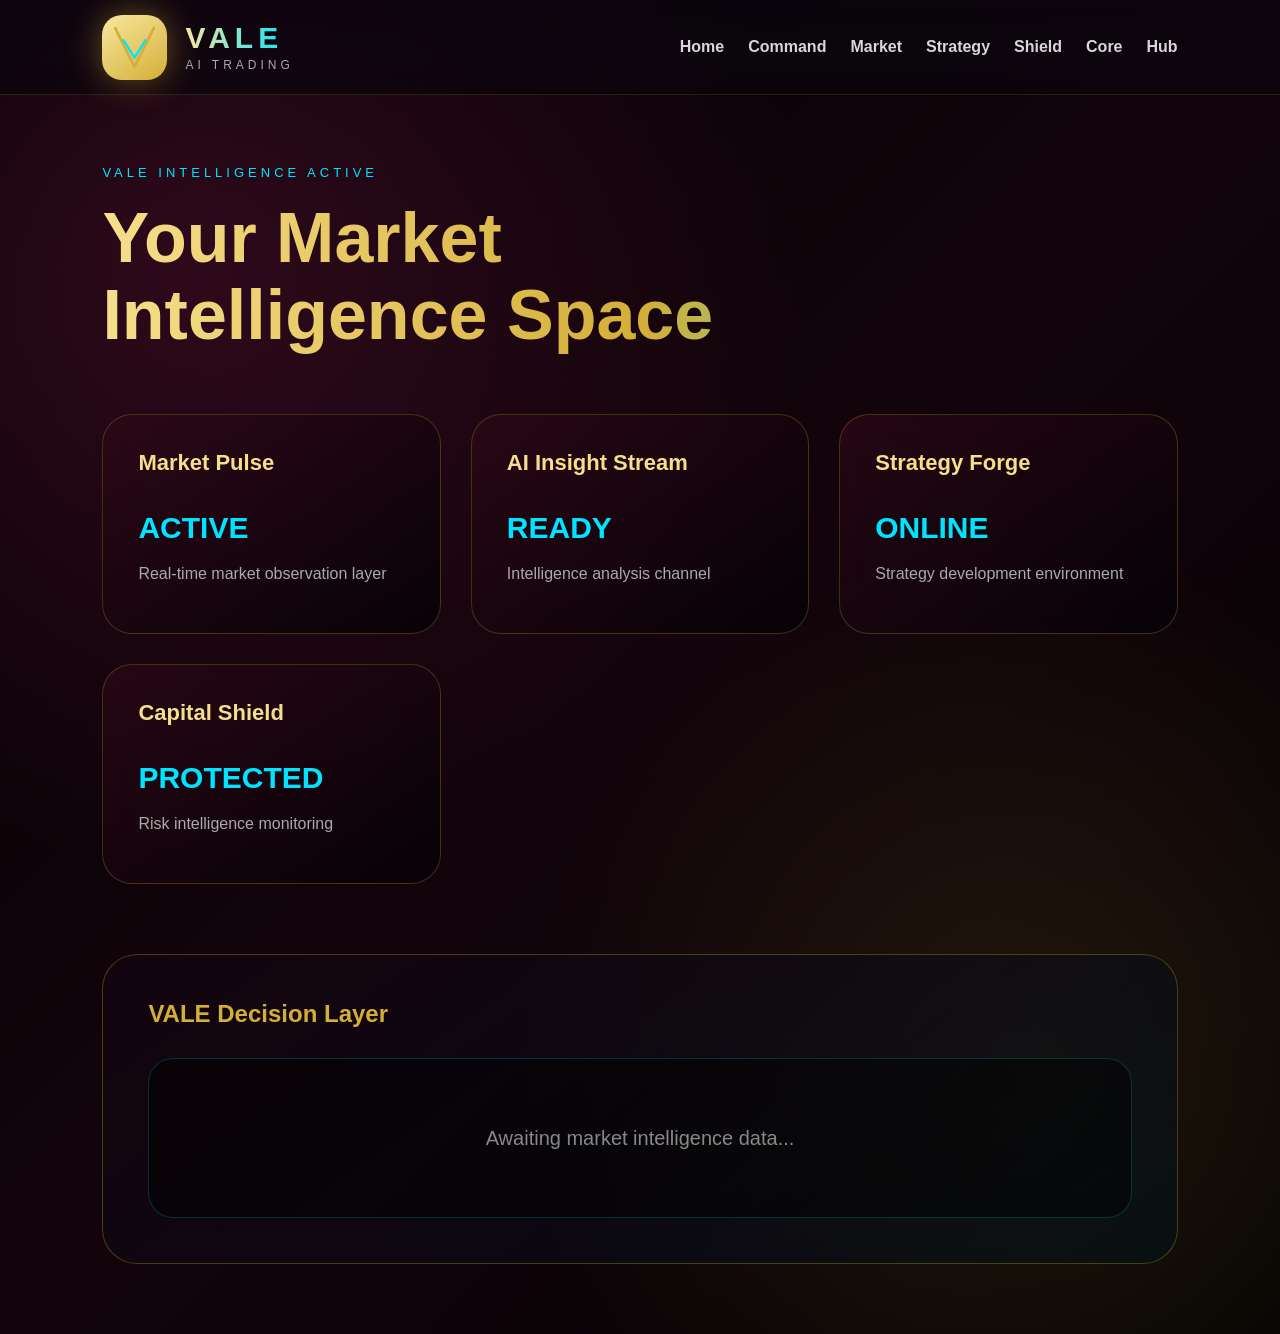
==== command.html @ af215fa8 "Initial VALE website" ====
<!DOCTYPE html>
<html lang="en">

<head>

<meta charset="UTF-8">

<meta name="viewport" content="width=device-width, initial-scale=1.0">

<title>VALE Command Space</title>

<link rel="stylesheet" href="style.css">

</head>


<body>


<header class="topbar">

<div class="brand">

<div class="vale-symbol">

<svg viewBox="0 0 120 120" fill="none">

<path d="M18 18L60 102L102 18"
stroke="#D4AF37"
stroke-width="6"/>

<path d="M36 44L60 82L84 44"
stroke="#00E5FF"
stroke-width="5"/>

</svg>

</div>

<div class="brand-name">

<h2>VALE</h2>

<span>AI TRADING</span>

</div>

</div>

<nav class="nav-menu">

<a href="index.html">Home</a>

<a href="command.html">Command</a>

<a href="market.html">Market</a>

<a href="strategy.html">Strategy</a>

<a href="shield.html">Shield</a>

<a href="core.html">Core</a>

<a href="intelligence.html">Hub</a>

</nav>

</header>





<main class="command">


<section class="welcome">


<p>
VALE INTELLIGENCE ACTIVE
</p>


<h1>

Your Market
<br>
Intelligence Space

</h1>


</section>





<section class="dashboard-grid">



<div class="command-card">


<h3>
Market Pulse
</h3>


<div class="value">
ACTIVE
</div>


<p>
Real-time market observation layer
</p>


</div>





<div class="command-card">


<h3>
AI Insight Stream
</h3>


<div class="value">
READY
</div>


<p>
Intelligence analysis channel
</p>


</div>






<div class="command-card">


<h3>
Strategy Forge
</h3>


<div class="value">
ONLINE
</div>


<p>
Strategy development environment
</p>


</div>







<div class="command-card">


<h3>
Capital Shield
</h3>


<div class="value">
PROTECTED
</div>


<p>
Risk intelligence monitoring
</p>


</div>




</section>






<section class="decision-panel">


<h2>
VALE Decision Layer
</h2>


<div class="decision-box">

Awaiting market intelligence data...

</div>


</section>



</main>




<script src="script.js"></script>


</body>

</html>
---- style.css ----
*{
    margin:0;
    padding:0;
    box-sizing:border-box;
}


:root{

    --void:#020102;
    --velvet:#13040b;
    --maroon:#300918;

    --gold:#D4AF37;
    --gold-light:#F8E7A0;

    --cyan:#00E5FF;
    --text:#eeeeee;

}



body{

    font-family:
    "Inter",
    Arial,
    sans-serif;


    background:

    radial-gradient(
    ellipse at 15% 20%,
    rgba(95,18,55,.45),
    transparent 40%
    ),

    radial-gradient(
    ellipse at 80% 80%,
    rgba(212,175,55,.12),
    transparent 35%
    ),

    linear-gradient(
    135deg,
    #010101,
    #13040b,
    #020102
    );


    color:white;

    min-height:100vh;

}



/* TOP BAR */


.topbar{

    height:95px;

    padding:0 8%;


    display:flex;

    align-items:center;

    justify-content:space-between;


    background:

    rgba(8,2,7,.75);


    backdrop-filter:blur(25px);


    border-bottom:

    1px solid rgba(212,175,55,.2);

}




/* BRAND */


.brand{

    display:flex;

    align-items:center;

    gap:18px;

}




.vale-symbol{


    width:65px;

    height:65px;


    display:flex;

    justify-content:center;

    align-items:center;


    border-radius:20px;


    background:

    linear-gradient(
    145deg,
    var(--gold-light),
    var(--gold)
    );


    box-shadow:

    0 0 35px rgba(212,175,55,.45);


}



.vale-symbol svg{


    width:55px;

    height:55px;


    fill:none;


    stroke:#080808;


    stroke-width:7;


    stroke-linecap:round;


    stroke-linejoin:round;


}



.brand-name h2{


    font-size:30px;


    letter-spacing:5px;


    background:

    linear-gradient(
    90deg,
    var(--gold-light),
    var(--cyan)
    );


    -webkit-background-clip:text;


    color:transparent;


}



.brand-name span{


    font-size:12px;


    letter-spacing:4px;


    color:#aaa;


}







/* NAV */


nav{

    display:flex;

    gap:35px;

}



nav a{


    color:#ccc;


    cursor:pointer;


    transition:.3s;


}



nav a:hover{


    color:var(--gold);

}





/* HERO */


.hero{


    min-height:90vh;


    padding:80px 8%;


    display:flex;


    align-items:center;


    justify-content:space-between;


    gap:60px;


}





.hero-content{


    max-width:650px;


}




.tag{


    color:var(--cyan);


    letter-spacing:4px;


    font-size:13px;


    margin-bottom:25px;


}




.hero h1{


    font-size:85px;


    line-height:1;


}



.hero h1 span{


    display:block;


    background:

    linear-gradient(
    90deg,
    var(--gold),
    var(--gold-light),
    var(--cyan)
    );


    -webkit-background-clip:text;


    color:transparent;


}




.hero p{


    margin-top:35px;


    color:#bdbdbd;


    font-size:21px;


    line-height:1.8;


}





button{


    margin-top:40px;


    padding:18px 55px;


    border:none;


    border-radius:50px;


    font-weight:800;


    background:

    linear-gradient(
    135deg,
    var(--gold-light),
    var(--gold)
    );


    color:#080808;


    cursor:pointer;


}





/* INTELLIGENCE PANEL */


.intelligence-panel{


    width:430px;


    padding:35px;


    border-radius:35px;


    background:

    linear-gradient(
    145deg,
    rgba(48,9,24,.65),
    rgba(2,2,3,.85)
    );


    border:

    1px solid rgba(212,175,55,.3);


    backdrop-filter:blur(30px);


}




.panel-top{


    display:flex;

    justify-content:space-between;


    color:var(--gold-light);


    font-size:22px;


}



.panel-top span{


    color:#00ff9d;


    font-size:13px;


}




.signal{


    margin-top:25px;


    padding:20px;


    border-radius:20px;


    background:

    rgba(255,255,255,.04);


    border:

    1px solid rgba(0,229,255,.15);


    display:flex;


    justify-content:space-between;


}



.signal strong{


    color:var(--cyan);


}




.energy-ring{


    margin:40px auto 10px;


    width:120px;

    height:120px;


    border-radius:50%;


    border:

    2px solid var(--gold);


    display:flex;


    justify-content:center;


    align-items:center;


}



.energy-ring div{


    width:60px;

    height:60px;


    border-radius:50%;


    background:

    radial-gradient(
    circle,
    var(--cyan),
    transparent
    );


}






/* CARDS */


.platform{


    padding:100px 8%;


}



.platform h2,
.vision h2{


    text-align:center;


    font-size:50px;


    color:var(--gold-light);


    margin-bottom:60px;


}




.cards{


    display:grid;


    grid-template-columns:

    repeat(auto-fit,minmax(260px,1fr));


    gap:30px;


}




.card{


    padding:40px;


    border-radius:30px;


    background:

    rgba(255,255,255,.04);


    border:

    1px solid rgba(212,175,55,.2);


    backdrop-filter:blur(25px);


    transition:.4s;


}




.card:hover{


    transform:translateY(-12px);


    border-color:var(--cyan);


}



.card h3{


    color:var(--cyan);


    margin-bottom:15px;


}



.card p{


    color:#aaa;


}





/* VISION */


.vision{


    padding:100px 10%;


    text-align:center;


}



.vision p{


    color:#aaa;


    font-size:22px;


}





footer{


    padding:40px;


    text-align:center;


    color:#777;


    border-top:

    1px solid rgba(212,175,55,.15);


}




@media(max-width:900px){


nav{

display:none;

}


.hero{

flex-direction:column;

text-align:center;

}


.hero h1{

font-size:50px;

}


.intelligence-panel{

width:100%;

}


}
 
/* =========================
   VALE COMMAND SPACE
========================= */


.command{

    padding:70px 8%;

}



.welcome{

    margin-bottom:60px;

}



.welcome p{

    color:#00e5ff;

    letter-spacing:4px;

    font-size:13px;

}



.welcome h1{

    margin-top:20px;

    font-size:70px;

    line-height:1.1;

    background:

    linear-gradient(
        90deg,
        #f6df8b,
        #d4af37,
        #00e5ff
    );


    -webkit-background-clip:text;

    color:transparent;

}





.dashboard-grid{


    display:grid;


    grid-template-columns:

    repeat(auto-fit,minmax(280px,1fr));


    gap:30px;


}




.command-card{


    padding:35px;


    min-height:220px;


    border-radius:30px;


    background:


    linear-gradient(
        145deg,
        rgba(48,9,24,.65),
        rgba(5,2,8,.85)
    );


    border:

    1px solid rgba(212,175,55,.25);


    backdrop-filter:blur(25px);


    transition:.4s;


}




.command-card:hover{


    transform:translateY(-10px);


    border-color:#00e5ff;


    box-shadow:

    0 0 40px rgba(0,229,255,.15);


}



.command-card h3{


    color:#f6df8b;

    font-size:22px;


}




.command-card .value{


    margin-top:35px;


    font-size:30px;


    font-weight:800;


    color:#00e5ff;


}



.command-card p{


    margin-top:20px;


    color:#aaa;


}




/* DECISION LAYER */


.decision-panel{


    margin-top:70px;


    padding:45px;


    border-radius:35px;


    background:


    linear-gradient(
        145deg,
        rgba(20,5,15,.9),
        rgba(0,20,30,.5)
    );


    border:

    1px solid rgba(212,175,55,.3);


}




.decision-panel h2{


    color:#d4af37;


    margin-bottom:30px;


}




.decision-box{


    min-height:160px;


    display:flex;


    align-items:center;


    justify-content:center;


    color:#888;


    font-size:20px;


    border-radius:25px;


    background:

    rgba(0,0,0,.45);


    border:

    1px solid rgba(0,229,255,.2);


}




@media(max-width:900px){


.welcome h1{

font-size:45px;

}


}
 
/* ==========================
   VALE MARKET VISION
========================== */


.market-space{

    padding:70px 8%;

}




.market-title{

    margin-bottom:60px;

}



.market-title p{

    color:#00e5ff;

    letter-spacing:4px;

    font-size:13px;

}



.market-title h1{


    margin-top:20px;


    font-size:75px;


    line-height:1.05;


    background:

    linear-gradient(
        90deg,
        #f6df8b,
        #d4af37,
        #00e5ff
    );


    -webkit-background-clip:text;


    color:transparent;


}






.market-grid{


    display:grid;


    grid-template-columns:

    repeat(auto-fit,minmax(350px,1fr));


    gap:35px;


}





.market-card{


    padding:40px;


    border-radius:35px;


    background:


    linear-gradient(
        145deg,
        rgba(48,9,24,.7),
        rgba(5,2,8,.9)
    );


    border:

    1px solid rgba(212,175,55,.25);


    backdrop-filter:blur(25px);


}




.market-card h3{


    color:#f6df8b;


    font-size:25px;


    margin-bottom:35px;


}





.asset{


    display:flex;


    justify-content:space-between;


    align-items:center;


    padding:20px;


    margin-top:15px;


    border-radius:20px;


    background:

    rgba(0,0,0,.35);


    border:

    1px solid rgba(0,229,255,.15);


    color:white;


}



.asset span{


    color:#00ff99;


    font-size:13px;


}






.insight{


    padding:22px;


    margin-top:18px;


    border-radius:20px;


    background:

    rgba(255,255,255,.04);


    display:flex;


    justify-content:space-between;


    color:#ccc;


}





.insight strong{


    color:#00e5ff;


}







.vision-engine{


    margin-top:70px;


    padding:45px;


    border-radius:35px;


    background:


    linear-gradient(
        145deg,
        rgba(20,5,15,.9),
        rgba(0,30,40,.5)
    );


    border:

    1px solid rgba(212,175,55,.3);


}




.vision-engine h2{


    color:#d4af37;


    margin-bottom:30px;


}





.report-box{


    height:200px;


    display:flex;


    align-items:center;


    justify-content:center;


    border-radius:25px;


    background:

    rgba(0,0,0,.5);


    color:#888;


    border:

    1px solid rgba(0,229,255,.2);


}




@media(max-width:900px){


.market-title h1{

font-size:45px;

}


.market-grid{

grid-template-columns:1fr;

}


}
 
/* ==========================
   VALE STRATEGY FORGE
========================== */


.forge-space{

    padding:70px 8%;

}




.forge-title{

    margin-bottom:60px;

}



.forge-title p{

    color:#00e5ff;

    letter-spacing:4px;

    font-size:13px;

}



.forge-title h1{


    margin-top:20px;


    font-size:80px;


    line-height:1;


    background:


    linear-gradient(
        90deg,
        #f6df8b,
        #d4af37,
        #00e5ff
    );


    -webkit-background-clip:text;


    color:transparent;


}





.forge-grid{


    display:grid;


    grid-template-columns:

    repeat(auto-fit,minmax(350px,1fr));


    gap:35px;


}




.forge-card{


    padding:40px;


    border-radius:35px;


    background:


    linear-gradient(
        145deg,
        rgba(48,9,24,.7),
        rgba(5,2,8,.9)
    );


    border:

    1px solid rgba(212,175,55,.25);


    backdrop-filter:blur(25px);


}





.forge-card h3{


    color:#f6df8b;


    font-size:26px;


    margin-bottom:35px;


}






.forge-box{


    padding:22px;


    margin-top:18px;


    border-radius:20px;


    background:

    rgba(0,0,0,.45);


    border:

    1px solid rgba(0,229,255,.2);


    color:#ccc;


    transition:.3s;


}




.forge-box:hover{


    border-color:#00e5ff;


    color:white;


    transform:translateX(8px);


}






.simulation{


    padding:25px;


    margin-top:18px;


    border-radius:22px;


    background:


    rgba(255,255,255,.04);


    display:flex;


    align-items:center;


    justify-content:space-between;


    border:

    1px solid rgba(212,175,55,.18);


}




.simulation h4{


    color:#ddd;


}




.simulation span{


    color:#00ff99;


    font-size:13px;


}







.forge-result{


    margin-top:70px;


    padding:45px;


    border-radius:35px;


    background:


    linear-gradient(
        145deg,
        rgba(20,5,15,.9),
        rgba(0,25,35,.5)
    );


    border:

    1px solid rgba(212,175,55,.3);


}




.forge-result h2{


    color:#d4af37;


    margin-bottom:30px;


}




.result-window{


    height:220px;


    display:flex;


    justify-content:center;


    align-items:center;


    border-radius:25px;


    background:

    rgba(0,0,0,.55);


    border:

    1px solid rgba(0,229,255,.2);


    color:#888;


}





@media(max-width:900px){


.forge-title h1{

font-size:50px;

}


.forge-grid{

grid-template-columns:1fr;

}


}

/* ==========================
   VALE CAPITAL SHIELD
========================== */


.shield-space{

    padding:70px 8%;

}




.shield-title{

    margin-bottom:60px;

}



.shield-title p{

    color:#00e5ff;

    letter-spacing:4px;

    font-size:13px;

}



.shield-title h1{


    margin-top:20px;


    font-size:80px;


    line-height:1;


    background:


    linear-gradient(
        90deg,
        #f6df8b,
        #d4af37,
        #00e5ff
    );


    -webkit-background-clip:text;


    color:transparent;


}






.shield-grid{


    display:grid;


    grid-template-columns:

    repeat(auto-fit,minmax(350px,1fr));


    gap:35px;


}




.shield-card{


    padding:40px;


    border-radius:35px;


    background:


    linear-gradient(
        145deg,
        rgba(48,9,24,.75),
        rgba(5,2,8,.9)
    );


    border:

    1px solid rgba(212,175,55,.25);


    backdrop-filter:blur(25px);


}




.shield-card h3{


    color:#f6df8b;


    font-size:26px;


    margin-bottom:35px;


}







.shield-status{


    display:flex;


    justify-content:space-between;


    padding:22px;


    margin-top:18px;


    border-radius:20px;


    background:


    rgba(0,0,0,.45);


    border:

    1px solid rgba(0,229,255,.18);


    color:#ccc;


}




.shield-status strong{


    color:#00e5ff;


    font-size:13px;


}





/* GUARDIAN CORE */


.core-circle{


    width:220px;


    height:220px;


    margin:20px auto;


    border-radius:50%;


    display:flex;


    justify-content:center;


    align-items:center;


    text-align:center;


    font-weight:800;


    color:#f6df8b;


    border:

    2px solid #d4af37;


    background:


    radial-gradient(
        circle,
        rgba(0,229,255,.15),
        rgba(0,0,0,.8)
    );


    box-shadow:


    0 0 50px rgba(212,175,55,.25);


}





.shield-report{


    margin-top:70px;


    padding:45px;


    border-radius:35px;


    background:


    linear-gradient(
        145deg,
        rgba(20,5,15,.9),
        rgba(0,25,35,.5)
    );


    border:

    1px solid rgba(212,175,55,.3);


}





.shield-report h2{


    color:#d4af37;


    margin-bottom:30px;


}




.shield-window{


    height:220px;


    display:flex;


    justify-content:center;


    align-items:center;


    border-radius:25px;


    background:


    rgba(0,0,0,.55);


    border:

    1px solid rgba(0,229,255,.2);


    color:#888;


}





@media(max-width:900px){


.shield-title h1{

font-size:50px;

}


.shield-grid{

grid-template-columns:1fr;

}


}

/* ==========================
   VALE AI CORE
========================== */

.core-space{
    padding:70px 8%;
}

.core-title{
    text-align:center;
    margin-bottom:70px;
}

.core-title p{
    color:#00e5ff;
    letter-spacing:4px;
    font-size:13px;
}

.core-title h1{
    margin-top:20px;
    font-size:80px;
    line-height:1;
    background:linear-gradient(90deg,#f6df8b,#d4af37,#00e5ff);
    -webkit-background-clip:text;
    color:transparent;
}

/* ==========================
   AI NETWORK
========================== */

.core-network{

    position:relative;

    width:100%;

    max-width:1000px;

    height:850px;

    margin:0 auto;

}

.core-orb{

    position:absolute;

    top:50%;

    left:50%;

    transform:translate(-50%,-50%);

    width:300px;

    height:300px;

    border-radius:50%;

    display:flex;

    justify-content:center;

    align-items:center;

    background:radial-gradient(circle,
    rgba(0,229,255,.20),
    rgba(10,5,15,.95));

    border:2px solid #d4af37;

    box-shadow:
    0 0 50px rgba(0,229,255,.30),
    0 0 90px rgba(212,175,55,.25);

    animation:corePulse 4s ease-in-out infinite;

    z-index:10;

}

.inner-core{

    width:180px;

    height:180px;

    border-radius:50%;

    display:flex;

    justify-content:center;

    align-items:center;

    background:#050509;

    border:1px solid rgba(212,175,55,.4);

    color:#f6df8b;

    font-size:42px;

    font-weight:900;

    letter-spacing:5px;

}

.ai-node{

    position:absolute;

    min-width:220px;

    padding:18px 25px;

    text-align:center;

    border-radius:20px;

    color:#00e5ff;

    background:linear-gradient(
    145deg,
    rgba(48,9,24,.85),
    rgba(0,0,0,.92));

    border:1px solid rgba(212,175,55,.30);

    backdrop-filter:blur(18px);

    z-index:2;

}

.node-one{

    top:40px;

    left:50%;

    transform:translateX(-50%);

}

.node-two{

    right:40px;

    top:50%;

    transform:translateY(-50%);

}

.node-three{

    bottom:40px;

    left:50%;

    transform:translateX(-50%);

}

.node-four{

    left:40px;

    top:50%;

    transform:translateY(-50%);

}

/* ==========================
   STATUS
========================== */

.core-status{

    margin-top:60px;

    padding:45px;

    border-radius:35px;

    background:linear-gradient(
    145deg,
    rgba(20,5,15,.92),
    rgba(0,25,35,.55));

    border:1px solid rgba(212,175,55,.30);

}

.core-status h2{

    color:#d4af37;

    margin-bottom:25px;

}

.status-window{

    height:180px;

    display:flex;

    justify-content:center;

    align-items:center;

    border-radius:25px;

    background:rgba(0,0,0,.55);

    border:1px solid rgba(0,229,255,.25);

    color:#888;

}

@keyframes corePulse{

    0%{
        transform:translate(-50%,-50%) scale(1);
    }

    50%{
        transform:translate(-50%,-50%) scale(1.05);
    }

    100%{
        transform:translate(-50%,-50%) scale(1);
    }

}

@media(max-width:900px){

    .core-title h1{
        font-size:48px;
    }

    .core-network{
        height:900px;
    }

    .core-orb{
        width:240px;
        height:240px;
    }

    .inner-core{
        width:150px;
        height:150px;
        font-size:32px;
    }

    .ai-node{
        min-width:170px;
        padding:14px 18px;
        font-size:14px;
    }

    .node-one{
        top:20px;
        left:50%;
        transform:translateX(-50%);
    }

    .node-two{
        right:10px;
        top:220px;
        transform:none;
    }

    .node-three{
        bottom:20px;
        left:50%;
        transform:translateX(-50%);
    }

    .node-four{
        left:10px;
        top:220px;
        transform:none;
    }

}
/* ==========================
   VALE INTELLIGENCE HUB
========================== */

.hub-space{
    padding:70px 8%;
}

.hub-title{
    text-align:center;
    margin-bottom:60px;
}

.hub-title p{
    color:#00e5ff;
    letter-spacing:4px;
    font-size:13px;
}

.hub-title h1{
    margin-top:20px;
    font-size:72px;
    line-height:1.1;
    background:linear-gradient(90deg,#f6df8b,#d4af37,#00e5ff);
    -webkit-background-clip:text;
    color:transparent;
}

.hub-grid{

    display:grid;

    grid-template-columns:
    repeat(auto-fit,minmax(280px,1fr));

    gap:30px;

}

.hub-card{

    padding:35px;

    border-radius:28px;

    background:linear-gradient(
    145deg,
    rgba(48,9,24,.85),
    rgba(0,0,0,.92));

    border:1px solid rgba(212,175,55,.25);

    transition:.35s;

}

.hub-card:hover{

    transform:translateY(-10px);

    border-color:#00e5ff;

    box-shadow:
    0 20px 40px rgba(0,229,255,.15);

}

.hub-card h3{

    color:#f6df8b;

    margin-bottom:18px;

    font-size:24px;

}

.hub-card p{

    color:#bfbfbf;

    line-height:1.7;

}

@media(max-width:900px){

    .hub-title h1{

        font-size:44px;

    }

}
/* ==========================
   VALE NAVIGATION
========================== */

.topbar{

    display:flex;

    justify-content:space-between;

    align-items:center;

    padding:20px 8%;

    position:sticky;

    top:0;

    z-index:1000;

    backdrop-filter:blur(18px);

    background:rgba(10,5,15,.65);

    border-bottom:1px solid rgba(212,175,55,.15);

}

.nav-menu{

    display:flex;

    gap:24px;

    flex-wrap:wrap;

}

.nav-menu a{

    color:#d7d7d7;

    text-decoration:none;

    font-weight:600;

    transition:.3s;

}

.nav-menu a:hover{

    color:#00e5ff;

}

@media(max-width:900px){

    .topbar{

        flex-direction:column;

        gap:20px;

    }

    .nav-menu{

        justify-content:center;

    }

}
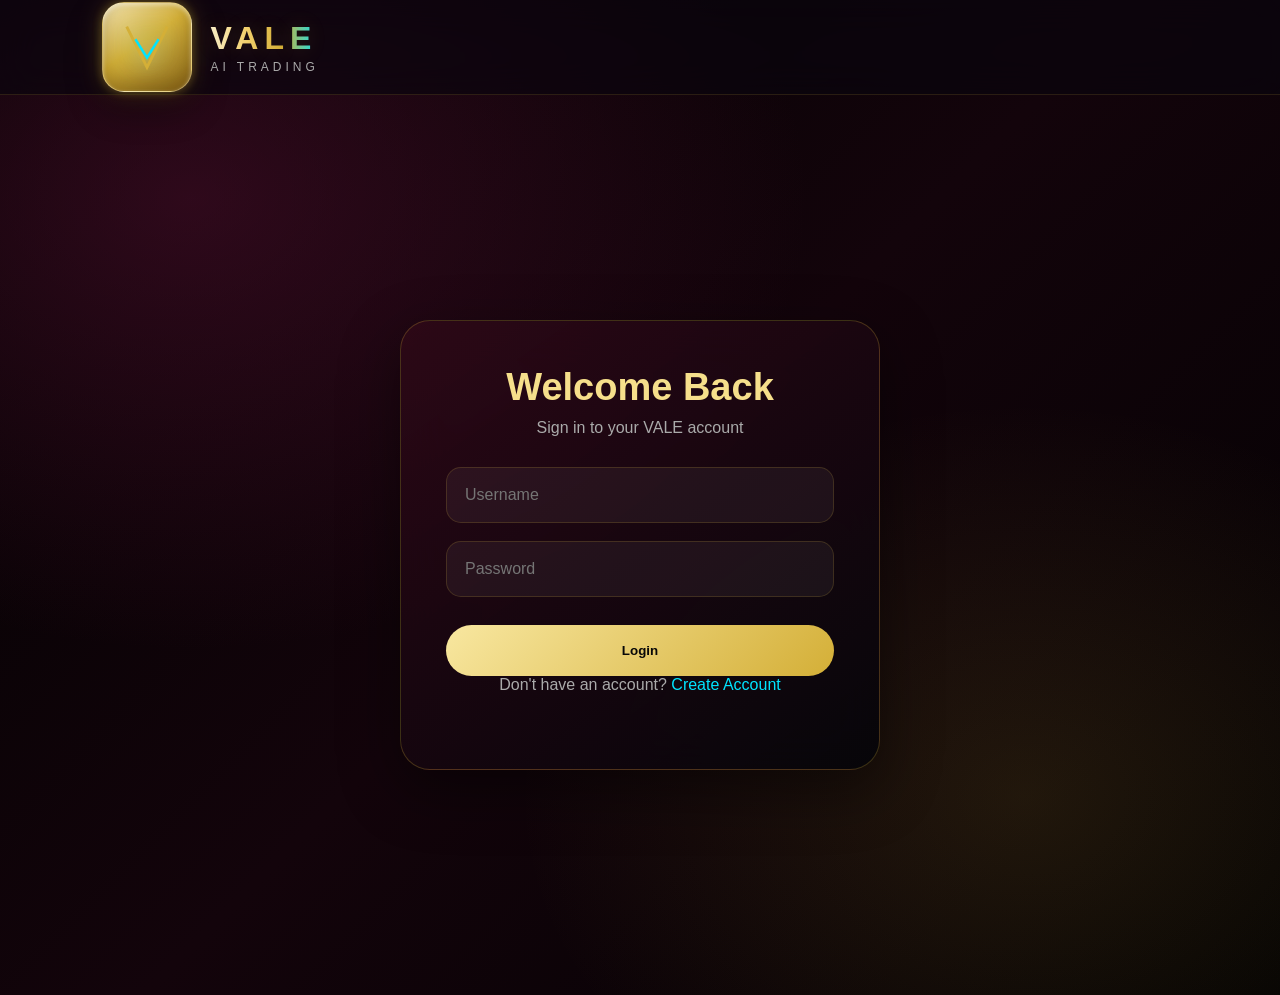
==== commit c1d82b83: "Add files via upload" ====
--- a/style.css
+++ b/style.css
@@ -111,62 +111,47 @@
 
 .vale-symbol{
 
-
-    width:65px;
-
-    height:65px;
-
+    width:72px;
+    height:72px;
 
     display:flex;
-
     justify-content:center;
-
     align-items:center;
 
-
-    border-radius:20px;
-
-
-    background:
-
+    border-radius:22px;
+
+    background:
     linear-gradient(
-    145deg,
-    var(--gold-light),
-    var(--gold)
+        145deg,
+        rgba(255,240,190,.95),
+        #D4AF37 45%,
+        #8A6518 100%
     );
 
+    border:1px solid rgba(255,245,210,.35);
 
     box-shadow:
-
-    0 0 35px rgba(212,175,55,.45);
-
-
-}
-
+        0 0 10px rgba(212,175,55,.35),
+        0 0 25px rgba(212,175,55,.25),
+        0 15px 35px rgba(0,0,0,.45),
+        inset 0 2px 4px rgba(255,255,255,.45),
+        inset 0 -8px 18px rgba(90,60,5,.35);
+
+    backdrop-filter:blur(15px);
+
+    transition:.45s ease;
+}
 
 
 .vale-symbol svg{
 
-
-    width:55px;
-
-    height:55px;
-
-
-    fill:none;
-
-
-    stroke:#080808;
-
-
-    stroke-width:7;
-
-
-    stroke-linecap:round;
-
-
-    stroke-linejoin:round;
-
+    width:58px;
+    height:58px;
+
+    filter:
+        drop-shadow(0 0 10px rgba(255,255,255,.25))
+        drop-shadow(0 0 18px rgba(0,229,255,.35));
+        
 
 }
 
@@ -174,30 +159,29 @@
 
 .brand-name h2{
 
-
-    font-size:30px;
-
-
-    letter-spacing:5px;
-
-
-    background:
-
+    font-size:32px;
+
+    font-weight:900;
+
+    letter-spacing:6px;
+
+    background:
     linear-gradient(
-    90deg,
-    var(--gold-light),
-    var(--cyan)
+        90deg,
+        #FFF6D2,
+        #F3D16F,
+        #D4AF37,
+        #00E5FF
     );
 
-
     -webkit-background-clip:text;
 
-
     color:transparent;
 
-
-}
-
+    text-shadow:
+        0 0 20px rgba(212,175,55,.18);
+
+}
 
 
 .brand-name span{
@@ -215,7 +199,20 @@
 }
 
 
-
+.vale-symbol:hover{
+
+    transform:
+        translateY(-4px)
+        scale(1.05)
+        rotate(-3deg);
+
+    box-shadow:
+        0 0 20px rgba(212,175,55,.6),
+        0 0 50px rgba(0,229,255,.35),
+        0 25px 50px rgba(0,0,0,.55),
+        inset 0 2px 6px rgba(255,255,255,.5);
+
+}
 
 
 
@@ -2564,21 +2561,47 @@
 .nav-menu{
 
     display:flex;
-
-    gap:24px;
-
-    flex-wrap:wrap;
+    flex-wrap:nowrap;
+    align-items:center;
+    justify-content:flex-start;
+
+    width:100%;
+
+    overflow-x:auto;
+    overflow-y:hidden;
+
+    white-space:nowrap;
+
+    gap:20px;
+
+    padding:12px 12px;
+
+    -webkit-overflow-scrolling:touch;
+
+    scrollbar-width:none;
+
+}
+
+.nav-menu::-webkit-scrollbar{
+
+    display:none;
 
 }
 
 .nav-menu a{
 
+    flex:0 0 auto;
+
+    padding:10px 16px;
+
+    text-decoration:none;
+
+    font-size:16px;
+
+    font-weight:600;
+
     color:#d7d7d7;
 
-    text-decoration:none;
-
-    font-weight:600;
-
     transition:.3s;
 
 }
@@ -2589,20 +2612,323 @@
 
 }
 
+
+
+
 @media(max-width:900px){
 
     .topbar{
 
         flex-direction:column;
-
-        gap:20px;
+height:auto;
+padding:20px 5%;
+
+}
+
+    .nav-menu{
+
+        justify-content:flex-start;
 
     }
 
-    .nav-menu{
-
-        justify-content:center;
+}
+.vale-chat {
+    margin: 50px auto;
+    padding: 30px;
+    max-width: 600px;
+    border-radius: 20px;
+    text-align: center;
+}
+
+#chatBox {
+    min-height: 150px;
+    padding: 20px;
+    margin-bottom: 20px;
+    border-radius: 15px;
+}
+
+#userInput {
+    width: 70%;
+    padding: 12px;
+    border-radius: 10px;
+}
+
+.vale-chat button {
+    padding: 12px 25px;
+    border-radius: 10px;
+    cursor: pointer;
+}
+/* ==========================
+   VALE LOGO V1
+========================== */
+
+.vale-symbol{
+
+    width:90px;
+    height:90px;
+
+    display:flex;
+    justify-content:center;
+    align-items:center;
+
+}
+
+.vale-core{
+
+    position:relative;
+
+    width:80px;
+    height:80px;
+
+}
+
+.core-ring{
+
+    position:absolute;
+
+    inset:0;
+
+    border-radius:50%;
+
+    border:3px solid #D4AF37;
+
+    box-shadow:
+        0 0 15px rgba(212,175,55,.6);
+
+}
+
+.core-center{
+
+    position:absolute;
+
+    width:24px;
+    height:24px;
+
+    top:50%;
+    left:50%;
+
+    transform:translate(-50%,-50%);
+
+    border-radius:50%;
+
+    background:#00E5FF;
+
+    box-shadow:
+        0 0 20px #00E5FF,
+        0 0 40px rgba(0,229,255,.6);
+
+}
+/* ==========================
+   VALE SHIELD FRAME
+========================== */
+
+.shield-frame{
+
+    position:relative;
+
+    width:80px;
+
+    height:80px;
+
+    display:flex;
+
+    justify-content:center;
+
+    align-items:center;
+
+    clip-path:polygon(
+        50% 0%,
+        88% 18%,
+        100% 55%,
+        82% 100%,
+        18% 100%,
+        0% 55%,
+        12% 18%
+    );
+
+    background:
+    linear-gradient(
+        145deg,
+        #FFF2B0,
+        #D4AF37,
+        #755300
+    );
+
+    box-shadow:
+        0 0 25px rgba(212,175,55,.55),
+        inset 0 2px 6px rgba(255,255,255,.45),
+        inset 0 -8px 12px rgba(0,0,0,.35);
+
+}
+/* ==========================
+   VALE HIDDEN V
+========================== */
+
+.vale-v{
+
+    position:absolute;
+
+    width:42px;
+
+    height:42px;
+
+    display:flex;
+
+    justify-content:space-between;
+
+    align-items:flex-start;
+
+}
+
+.v-left,
+.v-right{
+
+    width:6px;
+
+    height:36px;
+
+    border-radius:10px;
+
+    background:linear-gradient(
+        to bottom,
+        #FFF8D0,
+        #D4AF37
+    );
+
+    box-shadow:
+        0 0 10px rgba(212,175,55,.8);
+
+}
+
+.v-left{
+
+    transform:
+    rotate(28deg);
+
+}
+
+.v-right{
+
+    transform:
+    rotate(-28deg);
+
+}
+/* ==========================
+   VALE ENERGY RING
+========================== */
+
+.energy-ring-one{
+
+    position:absolute;
+
+    width:60px;
+
+    height:60px;
+
+    border-radius:50%;
+
+    border:2px solid rgba(0,229,255,.7);
+
+    animation:energyRotate 6s linear infinite;
+
+    box-shadow:
+        0 0 15px rgba(0,229,255,.6);
+
+}
+
+@keyframes energyRotate{
+
+    from{
+
+        transform:rotate(0deg);
 
     }
 
-}+    to{
+
+        transform:rotate(360deg);
+
+    }
+
+}
+/* ==========================
+   VALE CRYSTAL CORE
+========================== */
+
+.core-center{
+
+    position:absolute;
+
+    top:50%;
+    left:50%;
+
+    transform:translate(-50%,-50%);
+
+    width:26px;
+    height:26px;
+
+    display:flex;
+    justify-content:center;
+    align-items:center;
+
+    border-radius:50%;
+
+    background:
+    radial-gradient(circle,
+    #9DF9FF,
+    #00E5FF 60%,
+    #008CFF);
+
+    box-shadow:
+    0 0 18px rgba(0,229,255,.9),
+    0 0 40px rgba(0,229,255,.6),
+    0 0 70px rgba(0,229,255,.3);
+
+    z-index:20;
+
+}
+
+.crystal-core{
+
+    width:12px;
+
+    height:12px;
+
+    background:white;
+
+    transform:rotate(45deg);
+
+    border-radius:2px;
+
+    box-shadow:
+    0 0 12px white,
+    0 0 20px #00E5FF;
+
+}
+@keyframes crystalPulse{
+
+    0%{
+
+        transform:translate(-50%,-50%) scale(1);
+
+    }
+
+    50%{
+
+        transform:translate(-50%,-50%) scale(1.15);
+
+    }
+
+    100%{
+
+        transform:translate(-50%,-50%) scale(1);
+
+    }
+
+}
+
+.core-center{
+
+    animation:crystalPulse 2.5s ease-in-out infinite;
+
+}
